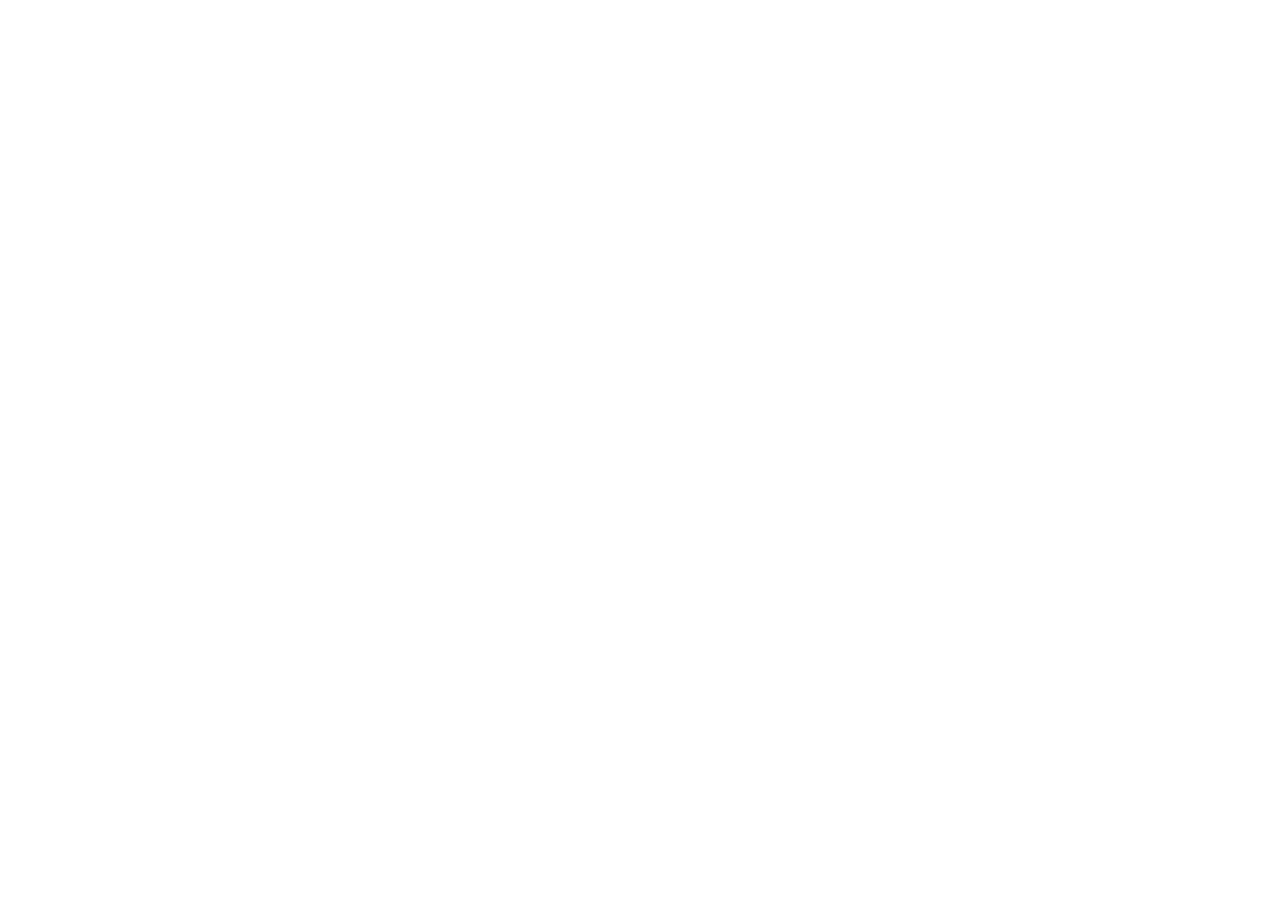
==== index.html @ 495f7783 "Quiz Noctra: archivos raiz (index, favicon, vercel.json, README)" ====
<!doctype html>
<html lang="es">
<head>
<meta charset="utf-8">
<meta name="viewport" content="width=device-width, initial-scale=1, viewport-fit=cover">
<title>Noctra · Retrato del Alma Gemela</title>
<link rel="preconnect" href="https://fonts.googleapis.com">
<link rel="stylesheet" href="https://fonts.googleapis.com/css2?family=Open+Sans:wght@400;600;700;800&display=swap">
<meta name="description" content="Descubrí con quién estás destinada/o. Hacé el test de 1 minuto y recibí el Retrato de tu Alma Gemela.">
<meta name="theme-color" content="#9974F6">
<link rel="icon" href="favicon.svg" type="image/svg+xml">
<meta property="og:type" content="website">
<meta property="og:title" content="Noctra · Retrato del Alma Gemela">
<meta property="og:description" content="Descubrí con quién estás destinada/o. Test de 1 minuto.">
<meta property="og:image" content="assets/og.jpg">
<meta property="og:locale" content="es_AR">
<meta name="twitter:card" content="summary_large_image">
<link rel="preload" as="image" href="assets/principal.webp">
<link rel="stylesheet" href="css/nebula.css">
</head>
<body>
<main id="app" aria-live="polite"></main>
<div id="overlay"></div>
<script src="js/content.nebula.js"></script>
<script src="js/sketch.js"></script>
<script src="js/app.js"></script>
</body>
</html>
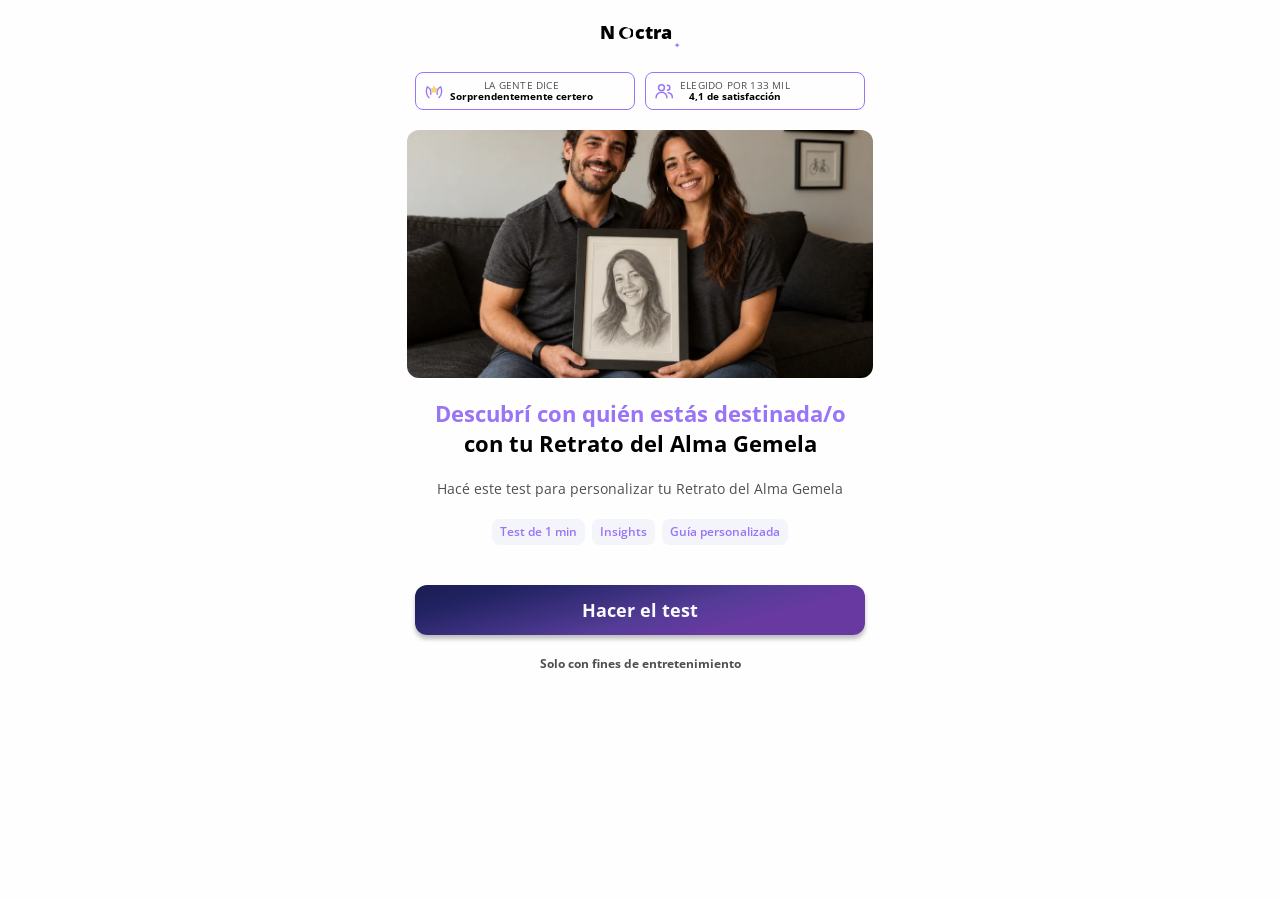
==== commit f3bb580c: "Add files via upload" ====
--- a/index.html
+++ b/index.html
@@ -23,6 +23,7 @@
 <div id="overlay"></div>
 <script src="js/content.nebula.js"></script>
 <script src="js/sketch.js"></script>
+<script src="js/perfil-codigo.js"></script>
 <script src="js/app.js"></script>
 </body>
 </html>
--- a/css/nebula.css
+++ b/css/nebula.css
@@ -0,0 +1,262 @@
+/* Tema "Nebula" — réplica visual del quiz Soulmate Sketch (valores medidos del CSS original) */
+:root{
+  --purple:#9974F6;--purple-dark:#543C97;--ink:#000;--ink-2:#0F0F0F;--text-2:#4F4F4F;--muted:#828282;--label:#9B9B9B;
+  --opt:#EAEEF7;--line:#E0E0E0;--surface:#F7F7F7;--surface-2:#FAFAFA;--chip:#F4F4FB;--white:#FEFEFE;
+  --grad:linear-gradient(165.54deg,#141333 -33.39%,#202261 15.89%,#543C97 55.84%,#6939A2 74.96%);
+  --font:"Open Sans","Segoe UI",Helvetica,Arial,sans-serif;
+  color-scheme:light;
+}
+*{box-sizing:border-box;margin:0;padding:0}
+html{-webkit-text-size-adjust:100%}
+body{min-height:100dvh;font-family:var(--font);font-size:16px;line-height:24px;color:var(--ink);background:var(--white)}
+button,input,select{font:inherit;color:inherit}
+button{cursor:pointer;border:0;background:none}
+:focus-visible{outline:2px solid var(--purple);outline-offset:2px}
+h1{font-size:24px;line-height:32.4px;font-weight:700;color:var(--ink-2)}
+h2{font-size:20px;line-height:27px;font-weight:700}
+h3{font-size:18px;line-height:24.3px;font-weight:700;color:var(--ink-2)}
+h4{font-size:20px;font-weight:800;color:#2F2E37}
+.muted{color:var(--text-2)}
+.small{font-size:14px;line-height:21px}
+.center{text-align:center}
+a{color:var(--purple)}
+
+/* shell */
+#app{min-height:100dvh;display:flex;flex-direction:column;align-items:center;padding:0 0 24px}
+.screen{width:100%;max-width:480px;padding:0 15px;display:flex;flex-direction:column;gap:0;animation:fade .25s ease}
+@keyframes fade{from{opacity:0}to{opacity:1}}
+.screen{animation-duration:.12s}
+.screen.leaving{opacity:0;transition:opacity .05s}
+.topbar{height:64px;display:flex;align-items:center;justify-content:space-between}
+.brand{font-weight:800;font-size:18px;display:inline-flex;align-items:center;gap:2px;color:var(--ink)}
+.brand .o{width:.9em;height:.9em;fill:var(--ink)!important;transform:translateY(.05em)}
+.brand .dot{width:.35em;height:.35em;color:var(--purple)}
+.back{width:40px;height:40px;display:grid;place-items:center;color:var(--ink)}
+.back.hidden{visibility:hidden}
+.card{display:flex;flex-direction:column;gap:20px;padding-top:8px}
+.card.ref{gap:20px}
+.card.ref h1{margin-bottom:-8px}
+.spacer{flex:1}
+.illus{width:100%;aspect-ratio:514/312;border-radius:16px;background:linear-gradient(135deg,#E8E8FC,#D2D1F9);display:grid;place-items:center;color:var(--purple-dark);font-size:13px;margin:12px 0}
+
+/* progreso (fila + barra) */
+.prog{display:flex;align-items:center;justify-content:space-between;height:30px;margin-top:8px}
+.pback{width:30px;height:30px;display:grid;place-items:center;color:var(--purple)}
+.psec{color:var(--muted);font-size:16px}
+.ppill{background:rgba(232,232,252,.314);color:var(--purple);border-radius:16px;padding:4px 8px;font-size:14px;font-weight:600;line-height:21px}
+.ptrack{height:6px;border-radius:12px;background:var(--line);overflow:hidden;margin:6px 0 20px}
+.pfill{height:100%;background:var(--purple);transition:width .4s linear;border-radius:12px}
+.trazo{display:none}
+
+/* opciones */
+.stack{display:flex;flex-direction:column;gap:20px}
+.opt{position:relative;width:100%;min-height:64px;padding:0 16px;border-radius:12px;background:var(--opt);border:1px solid var(--line);box-shadow:2px 2px 6px rgba(84,60,151,.25);display:flex;align-items:center;gap:12px;text-align:left;color:var(--ink);font-size:14px;font-weight:400;transition:background .2s,color .2s,transform .15s}
+.opt .em{font-size:32px;line-height:32px;width:32px;flex:none;display:flex;align-items:center;justify-content:center}
+.opt .lbl{flex:1;font-size:14px;line-height:20px}
+.opt .ic{width:20px;height:20px;flex:none;color:var(--line)}
+.opt:active{transform:scale(.99)}
+.opt.sel{background:var(--purple);color:#fff;border-color:var(--line)}
+.opt.sel .ic{color:#fff}
+.opt.picked{background:var(--purple);color:#fff}
+.opt.dim{opacity:.7;transition:opacity .1s}
+#multi .opt{min-height:66px;border-radius:10px;padding:16px 12px}
+#multi .opt .ic{width:20px;height:20px;border-radius:50%;background:#FBFBFF;border:1px solid var(--line);color:transparent;padding:2px}
+#multi .opt.sel .ic{background:transparent;border-color:transparent;color:#fff;padding:0}
+.opt.yes,.opt.ghost.no{justify-content:center;font-weight:600;font-size:16px}
+.opt.ghost{background:#fff}
+
+/* CTA */
+.cta{width:100%;min-height:50px;border-radius:12px;background:var(--grad);color:#FBFBFF;font-size:18px;font-weight:700;display:flex;align-items:center;justify-content:center;box-shadow:0 4px 4px rgba(0,0,0,.25);margin-top:20px;transition:opacity .2s}
+.cta[disabled]{opacity:.5;cursor:not-allowed}
+.cta.sm{min-height:46px;font-size:14px;text-transform:uppercase;padding:0 16px;width:auto;margin:0;background:var(--purple);box-shadow:none}
+.cta.pulse,.cta.sm.pulse{background:var(--purple);text-transform:uppercase;animation:pulse 1.5s infinite;box-shadow:0 0 0 2.4px rgba(153,116,246,.32)}
+@keyframes pulse{0%{transform:scale(.97)}70%{transform:scale(1);box-shadow:0 0 0 4px rgba(153,116,246,.2)}100%{transform:scale(.97);box-shadow:0 0 0 0 rgba(153,116,246,.2)}}
+.cta .mo,.cta .ar{display:none}
+
+/* landing */
+.badges{display:grid;grid-template-columns:1fr 1fr;gap:10px;width:100%}
+.badge{display:flex;align-items:center;gap:6px;border:1px solid var(--purple);border-radius:8px;padding:8px;height:38px}
+.badge svg{width:20px;height:20px;color:var(--purple);flex:none}
+.badge small{display:block;font-size:10px;line-height:10px;letter-spacing:.02em;color:var(--text-2)}
+.badge b{display:block;font-size:10px;line-height:12px;font-weight:700}
+.hero-photo{width:100%}
+.photo-ph{width:100%;aspect-ratio:330/206;border-radius:12px;background:linear-gradient(135deg,#D9D6CF,#B8B3AA);display:grid;place-items:center;color:#4F4F4F;font-size:12px}
+.rot{display:flex;flex-direction:column;align-items:center;text-align:center;gap:0;min-height:60px}
+.rot-line{display:block;color:var(--purple);font-size:22px;line-height:30px;font-weight:700;min-height:30px;transition:opacity .3s}
+.rot-line.out{opacity:0}
+.rot h1{font-size:22px;line-height:30px;color:var(--ink)}
+.chips{display:flex;flex-wrap:wrap;gap:7px;justify-content:center}
+.chip{background:var(--chip);border-radius:8px;padding:4px 8px;font-size:12px;font-weight:600;color:var(--purple);display:inline-flex;gap:4px;align-items:center;line-height:18px}
+.chip svg{display:none}
+.card .muted{font-size:14px;line-height:21px;text-align:center}
+.legal{font-size:12px;line-height:18px;color:var(--text-2);text-align:center}
+.legal a{color:var(--purple)}
+.gtitle{color:var(--purple)}
+
+/* prueba social */
+.social-h2,.card > h2{font-size:32px;line-height:43px;font-weight:700}
+.testi{background:var(--surface);border-radius:20px;padding:16px;display:flex;flex-direction:column;gap:8px}
+.testi .quote{color:var(--purple);font-size:40px;line-height:1;font-weight:700}
+.testi .stars{display:none}
+.testi q{font-size:16px;line-height:24px;quotes:none}
+.testi mark{background:#D1C3E3;border-radius:6px;padding:0 4px;font-size:18px;font-weight:600;color:var(--ink)}
+.testi .who{display:flex;align-items:center;gap:8px;padding-top:16px;margin-top:8px}
+.testi .who i{width:44px;height:44px;border-radius:50%;background:#D2D1F9;color:#24244F;display:grid;place-items:center;font-style:normal;font-weight:600;font-size:14px;flex:none}
+.testi .who b{font-size:16px;font-weight:600;color:var(--ink)}
+.testi .who span{font-size:14px;color:var(--text-2)}
+.testi .who .date{margin-left:auto;font-size:12px;color:var(--text-2)}
+
+/* pregunta */
+.card > h2:not(:first-child){font-size:20px;line-height:27px;margin-bottom:-12px}
+.card .small.muted{text-align:left;font-size:16px;line-height:24px;color:var(--text-2)}
+
+/* fecha (bottom sheet con ruedas) */
+.sheet{position:fixed;left:0;right:0;bottom:0;background:var(--surface-2);border:1px solid rgba(15,15,15,.12);border-radius:20px 20px 0 0;padding:14px 15px 20px;display:flex;flex-direction:column;gap:10px;max-width:480px;margin:0 auto}
+.wheels{position:relative;display:grid;grid-template-columns:1fr 1fr 1fr;gap:8px;height:160px}
+.wheel{height:160px;overflow-y:auto;scroll-snap-type:y mandatory;padding:60px 0;scrollbar-width:none;position:relative;z-index:1}
+.wheel::-webkit-scrollbar{display:none}
+.wi{height:40px;line-height:40px;text-align:center;scroll-snap-align:center;color:var(--muted);font-size:14px;cursor:pointer}
+.wi.on{color:var(--ink-2);font-weight:400;font-size:16px}
+.wsel{position:absolute;left:0;right:0;top:60px;height:40px;border-top:1px solid var(--line);border-bottom:1px solid var(--line);pointer-events:none}
+.wheels::before,.wheels::after{content:"";position:absolute;left:0;right:0;height:50px;z-index:2;pointer-events:none}
+.wheels::before{top:0;background:linear-gradient(var(--surface-2),transparent)}
+.wheels::after{bottom:0;background:linear-gradient(transparent,var(--surface-2))}
+.sheet .cta{min-height:56px;margin-top:6px}
+
+/* tiles de imagen */
+.visual{display:grid;grid-template-columns:1fr 1fr;gap:12px}
+.visual button{display:flex;flex-direction:column;gap:4px;text-align:left;border-radius:0}
+.visual button .ph{width:100%;aspect-ratio:4/3;border-radius:12px;overflow:hidden;display:grid;place-items:center}
+.visual button .ph-ic{width:28px;height:28px;color:rgba(0,0,0,.35)}
+.visual button span{font-size:14px;color:var(--text-2)}
+.visual button.sel .ph{box-shadow:0 0 0 3px var(--purple)}
+.visual button.dim{opacity:.6}
+
+/* escala segmentada */
+.scale{display:flex;margin-top:6px}
+.scale button{flex:1;height:68px;background:var(--surface);border:1px solid #EDEDED;display:grid;place-items:center;margin-left:-1px}
+.scale button:first-child{border-radius:12px 0 0 12px;margin-left:0}
+.scale button:last-child{border-radius:0 12px 12px 0}
+.scale button .em{font-size:24px}
+.scale button.sel{background:var(--purple)}
+.scale-lbl{display:flex;justify-content:space-between;font-size:12px;color:var(--label);margin-top:6px}
+
+/* email */
+.field{width:100%;height:46px;border-radius:25px;border:1px solid var(--muted);padding:10px 15px;background:#fff;color:#333;font-size:16px}
+.field::placeholder{color:#828282}
+.field:focus{outline:none;border-color:var(--purple)}
+.field.err{border-color:#E93D44}
+.hint.err{color:#E93D44;font-size:13px}
+.hint{font-size:13px}
+
+/* transición */
+.trans{position:fixed;inset:0;z-index:15;display:grid;place-items:center;background:linear-gradient(180deg,#1F1C4E 0%,#3B2A7A 55%,#6A3D9E 100%)}
+.trans-in{width:min(360px,86vw);text-align:center}
+.trans-txt{font-weight:700;font-size:28px;line-height:36px;color:#fff;opacity:0}
+.trans-txt.in{animation:transIn 2.3s ease forwards}
+@keyframes transIn{0%{opacity:0;transform:translateY(8px)}18%{opacity:1;transform:none}82%{opacity:1}100%{opacity:0;transform:translateY(-6px)}}
+.trans-logo .brand{font-size:40px;color:#fff}
+.trans-logo .brand .o{fill:#fff!important}
+.trans-logo .brand .dot{color:#fff}
+
+/* venta */
+.sales{width:100%;max-width:480px;display:flex;flex-direction:column;gap:26px;padding:70px 15px 10px}
+.sticky{position:fixed;top:0;left:0;right:0;z-index:10;display:flex;justify-content:center;background:#fff;border-bottom:1px solid #EDEDED;padding:8px 15px}
+.sticky .in{width:100%;max-width:450px;display:flex;align-items:center;justify-content:space-between;gap:10px;font-size:12px;color:var(--text-2)}
+.sticky .av{display:inline-grid;place-items:center;width:22px;height:22px;border-radius:50%;background:#D2D1F9;color:#24244F;font-style:normal;font-weight:600;font-size:12px;margin-left:6px;vertical-align:middle}
+.hero{background:linear-gradient(168deg,rgba(20,19,51,.082) -32.12%,rgba(54,57,162,.082) 4.19%,rgba(109,75,205,.082) 49.79%,rgba(157,91,233,.082) 81.72%);padding:30px 15px 40px;margin:0 -15px;display:flex;flex-direction:column;gap:14px}
+.hero-top{display:flex;align-items:center;justify-content:space-between}
+.hero h1{margin-top:14px}
+.rating{display:inline-flex;align-items:center;gap:2px;font-size:14px;font-weight:700}
+.rating svg{width:26px;height:26px;color:var(--purple)}
+.benefits{display:grid;grid-template-columns:1fr 1fr;gap:12px;margin-top:6px}
+.benefits div{display:flex;flex-direction:column}
+.benefits .bic{width:32px;height:32px;color:var(--purple);margin-bottom:8px}
+.benefits .bic svg{width:32px;height:32px}
+.benefits b{font-size:14px;line-height:18.9px;margin-top:6px}
+.benefits small{font-size:12px;line-height:18px;color:var(--text-2);margin-top:2px}
+.sec{display:flex;flex-direction:column;gap:12px}
+.sec h2{font-size:20px;line-height:27px}
+.pricecard{background:#FBFBFF;border:1px solid #454895;border-radius:0 0 20px 20px;padding:9px 20px 16px;position:relative;display:flex;flex-direction:column;gap:8px;margin-top:6px}
+.pc-top{position:absolute;left:-1px;right:-1px;top:-6px;height:6px;background:#454895;border-radius:2px 2px 0 0}
+.pc-row{display:flex;justify-content:space-between;gap:12px;padding:10px 0;border-top:1px solid #EDEDED;font-size:14px;line-height:21px}
+.pc-row b{font-weight:400;font-size:16px;white-space:nowrap}
+.legalbox{background:var(--surface);border:1px solid #EDEDED;border-radius:8px;padding:12px;font-size:14px;line-height:21px;color:var(--text-2);text-align:center}
+.legalbox a{color:#61B3FF;font-weight:900}
+.sketchcard{background:linear-gradient(168deg,rgba(20,19,51,.082) -32.12%,rgba(54,57,162,.082) 4.19%,rgba(109,75,205,.082) 49.79%,rgba(157,91,233,.082) 81.72%);border-radius:20px;padding:12px;display:flex;flex-direction:column;gap:10px}
+.sk-img{width:100%;aspect-ratio:478/399;border-radius:12px;overflow:hidden;background:#D9D6CF;display:grid;place-items:center}
+.sk-blur{width:64%;height:100%;filter:blur(9px);opacity:.9}
+.sk-blur svg{width:100%;height:100%}
+.sk-row{display:grid;grid-template-columns:1fr 1fr;gap:10px}
+.sk-row small,.sketchcard > small{font-size:12px;color:var(--text-2);display:block;margin-bottom:4px}
+.sk-row b{font-size:14px}
+.sketchcard p{font-size:14px;line-height:21px}
+.sk-lock{position:relative;padding-right:52px}
+.blurtxt{filter:blur(4px);user-select:none}
+.lockic{position:absolute;right:0;top:50%;transform:translateY(-50%);width:44px;height:44px}
+.list{list-style:none;display:flex;flex-direction:column;gap:8px;font-size:14px;line-height:21px;color:var(--ink)}
+.list li b{color:#642B73;font-weight:600}
+.list li svg{display:none}
+.sales .testi{background:var(--opt);border-radius:16px;padding:16px;gap:6px}
+.sales .testi .who{padding:0;margin:0}
+.sales .testi .who i{width:32px;height:32px;font-size:12px}
+.sales .testi .who b{color:#6A3AA2}
+.sales .testi q{font-size:14px;line-height:21px}
+.sales .legal{padding-bottom:8px}
+
+/* modal checkout */
+#overlay{position:fixed;inset:0;z-index:20;display:none;align-items:center;justify-content:center;padding:16px;background:rgba(0,0,0,.4)}
+#overlay.on{display:flex}
+.modal{width:100%;max-width:360px;max-height:92dvh;overflow-y:auto;background:#fff;border-radius:20px;padding:20px 15px 10px;display:flex;flex-direction:column;gap:12px;position:relative;color:#2F2E37}
+.modal .x{position:absolute;right:12px;top:12px;width:24px;height:24px;color:#2F2E37}
+.modal h4{margin:24px 0 8px}
+.ck-row{display:flex;justify-content:space-between;gap:12px;font-size:14px}
+.consent{display:flex;gap:10px;align-items:flex-start;font-size:12px;line-height:18px;color:#2F2E37}
+.consent input{width:18px;height:18px;flex:none;accent-color:var(--purple);margin-top:1px}
+.paytabs{display:flex;gap:8px}
+.paytabs button{flex:1;height:68px;border:2px solid #7270C0;border-radius:12px;background:#FBFBFF;font-size:14px;font-weight:500;letter-spacing:.4px}
+.row{display:flex;gap:10px}
+.stack{display:flex;flex-direction:column}
+.modal .cta{margin-top:0}
+
+/* gracias */
+.canvas{position:relative;width:200px;height:250px;border-radius:12px;overflow:hidden;background:#D9D6CF;margin:0 auto}
+.canvas.xl{width:min(280px,72vw);height:min(350px,90vw)}
+.canvas svg{width:100%;height:100%;display:block}
+.canvas .sign{position:absolute;left:8px;bottom:6px;font-style:italic;font-size:11px;color:#5A5650}
+.reveal{animation:revealIn 2.5s ease forwards}
+@keyframes revealIn{from{filter:blur(14px)}to{filter:blur(0)}}
+.feedback{display:grid;grid-template-columns:repeat(3,1fr);gap:8px}
+.feedback .opt{min-height:50px;justify-content:center}
+.pt,.ripple{display:none}
+
+@media (prefers-reduced-motion:reduce){*,*::before,*::after{animation:none!important;transition:none!important}}
+
+/* CTA fijo abajo (multi-select y email), como Nebula */
+.card:has(#multi),.card:has(#em){padding-bottom:96px}
+#multi ~ .cta,#em ~ .cta{position:fixed;width:auto;left:15px;right:15px;bottom:16px;max-width:450px;margin:0 auto;z-index:5}
+.card:has(#multi)::after,.card:has(#em)::after{content:"";position:fixed;left:0;right:0;bottom:0;height:110px;background:linear-gradient(rgba(254,254,254,0),#FEFEFE 40%);z-index:4;pointer-events:none}
+.card:has(#em) .legal{position:fixed;left:15px;right:15px;bottom:0;max-width:450px;margin:0 auto;z-index:6;background:#FEFEFE;padding:6px 0 10px}
+#em ~ .cta{bottom:62px}
+.card:has(#em){padding-bottom:150px}
+.wheel{cursor:grab;user-select:none;-webkit-user-select:none;touch-action:pan-y;overscroll-behavior:contain}
+.wheel:active{cursor:grabbing}
+.wi{transition:color .15s,font-size .15s}
+
+/* ---- imágenes ---- */
+.hero-photo{width:calc(100% + 16px);margin:0 -8px}
+.hero-img{width:100%;aspect-ratio:4/3;object-fit:cover;border-radius:12px;display:block}
+.illus.has-img{background:none;aspect-ratio:auto;height:243px;margin:10px 0 6px;display:flex;align-items:center;justify-content:center}
+.illus.has-img img{height:100%;width:auto;max-width:100%;object-fit:contain;display:block}
+.visual button .ph img{width:100%;height:100%;object-fit:cover;display:block}
+.sk-img{position:relative}
+.sk-photo{width:100%;height:100%;object-fit:cover;display:block;filter:blur(9px);transform:scale(1.06)}
+.sk-img::after{content:"";position:absolute;inset:0;background:linear-gradient(180deg,rgba(255,255,255,0) 55%,rgba(255,255,255,.35))}
+.canvas .sk-photo{filter:none;transform:none}
+.list.with-ic{gap:14px}
+.list.with-ic li{display:flex;align-items:center;gap:12px}
+.list .lic{flex:none;width:44px;height:44px;border-radius:50%;background:var(--chip);display:grid;place-items:center}
+.list .lic img{width:30px;height:30px;object-fit:contain;display:block}
+.list li.cierre{color:var(--ink)}
+.pc-nota{font-size:12px;line-height:18px;color:var(--text-2);border-top:1px solid #EDEDED;padding-top:10px;margin-top:2px}
+.sticky .in .brand{font-size:16px}
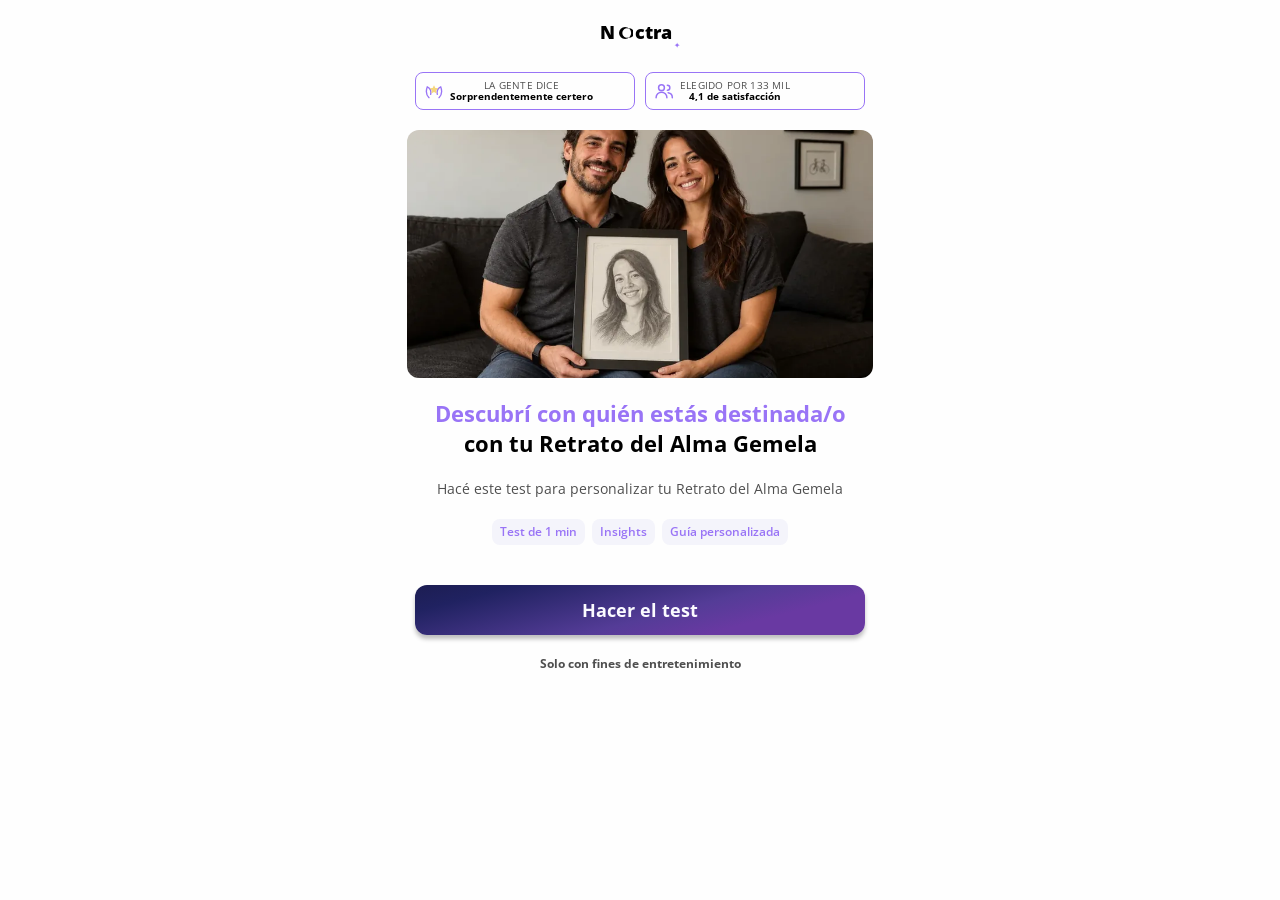
==== commit 81808841: "Update index.html" ====
--- a/index.html
+++ b/index.html
@@ -5,7 +5,13 @@
 <meta name="viewport" content="width=device-width, initial-scale=1, viewport-fit=cover">
 <title>Noctra · Retrato del Alma Gemela</title>
 <link rel="preconnect" href="https://fonts.googleapis.com">
-<link rel="stylesheet" href="https://fonts.googleapis.com/css2?family=Open+Sans:wght@400;600;700;800&display=swap">
+<link rel="preconnect" href="https://fonts.gstatic.com" crossorigin>
+<!-- La hoja de Google Fonts bloqueaba el primer pintado: hasta que respondía,
+     la pantalla quedaba en blanco. Con media="print" el navegador la baja sin
+     bloquear y la aplica al terminar; mientras tanto se ve la tipografía del
+     sistema, que ya está declarada como respaldo en --font. -->
+<link rel="stylesheet" href="https://fonts.googleapis.com/css2?family=Open+Sans:wght@400;600;700;800&display=swap" media="print" onload="this.media='all'">
+<noscript><link rel="stylesheet" href="https://fonts.googleapis.com/css2?family=Open+Sans:wght@400;600;700;800&display=swap"></noscript>
 <meta name="description" content="Descubrí con quién estás destinada/o. Hacé el test de 1 minuto y recibí el Retrato de tu Alma Gemela.">
 <meta name="theme-color" content="#9974F6">
 <link rel="icon" href="favicon.svg" type="image/svg+xml">
@@ -15,8 +21,21 @@
 <meta property="og:image" content="assets/og.jpg">
 <meta property="og:locale" content="es_AR">
 <meta name="twitter:card" content="summary_large_image">
-<link rel="preload" as="image" href="assets/principal.webp">
+<!-- El hero es el elemento que define el primer pintado: se precarga. -->
+<link rel="preload" as="image" href="assets/principal.webp" fetchpriority="high">
 <link rel="stylesheet" href="css/nebula.css">
+<!-- Meta Pixel -->
+<script>
+!function(f,b,e,v,n,t,s){if(f.fbq)return;n=f.fbq=function(){n.callMethod?
+n.callMethod.apply(n,arguments):n.queue.push(arguments)};if(!f._fbq)f._fbq=n;
+n.push=n;n.loaded=!0;n.version='2.0';n.queue=[];t=b.createElement(e);t.async=!0;
+t.src=v;s=b.getElementsByTagName(e)[0];s.parentNode.insertBefore(t,s)}(window,
+document,'script','https://connect.facebook.net/en_US/fbevents.js');
+fbq('init','1563930394938040');fbq('track','PageView');
+</script>
+<noscript><img height="1" width="1" style="display:none" alt=""
+src="https://www.facebook.com/tr?id=1563930394938040&ev=PageView&noscript=1"></noscript>
+<!-- fin Meta Pixel -->
 </head>
 <body>
 <main id="app" aria-live="polite"></main>
@@ -24,6 +43,7 @@
 <script src="js/content.nebula.js"></script>
 <script src="js/sketch.js"></script>
 <script src="js/perfil-codigo.js"></script>
+<script src="js/pixel.js"></script>
 <script src="js/app.js"></script>
 </body>
 </html>
